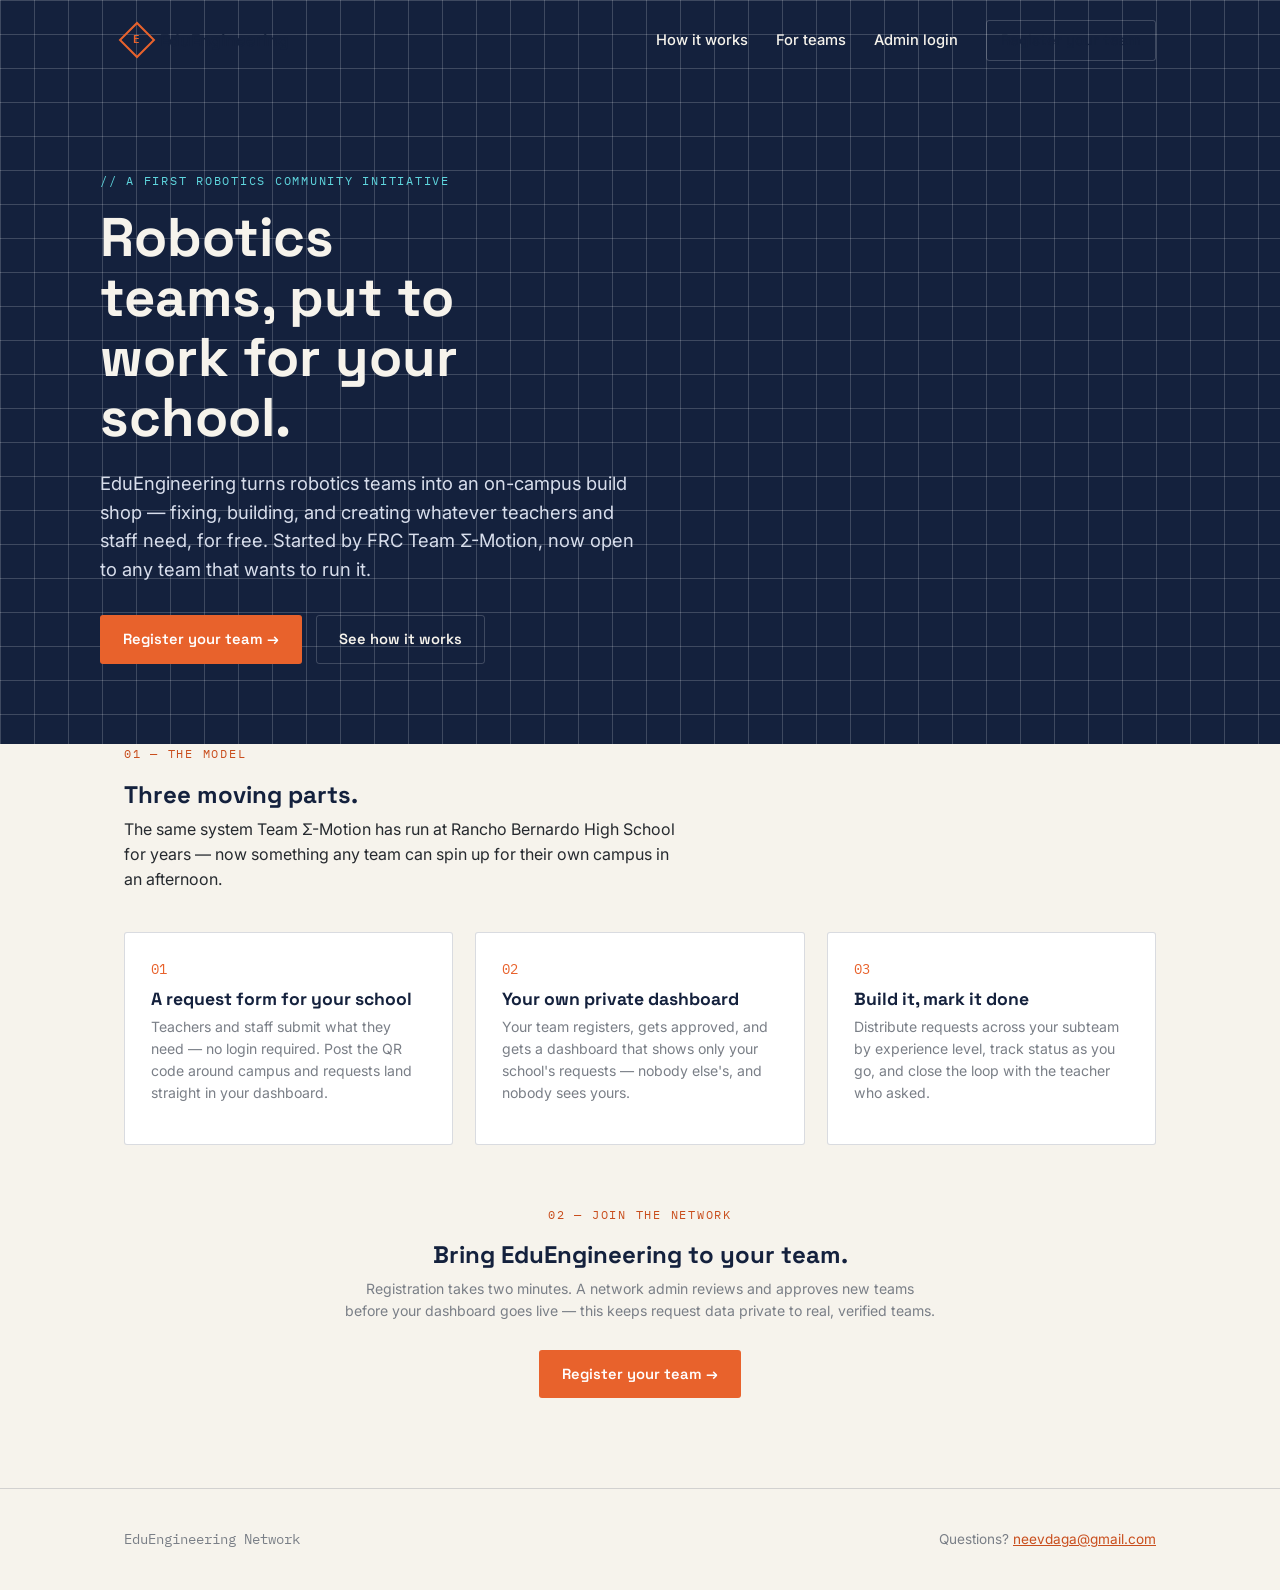
==== index.html @ 128dff21 "Add files via upload" ====
<!DOCTYPE html>
<html lang="en">
<head>
<meta charset="UTF-8">
<meta name="viewport" content="width=device-width, initial-scale=1.0">
<title>EduEngineering — Robotics teams building for their schools</title>
<link rel="stylesheet" href="css/style.css">
</head>
<body>

<div class="blueprint">
  <nav>
    <a href="index.html" class="brand"><span class="mark"><span>E</span></span> EduEngineering</a>
    <div class="navlinks">
      <a href="#how" style="color:var(--paper)">How it works</a>
      <a href="#network" style="color:var(--paper)">For teams</a>
      <a href="login.html" style="color:var(--paper)">Admin login</a>
      <a href="signup.html" class="btn btn-outline-light btn-sm">Register your team</a>
    </div>
  </nav>

  <div class="hero wrap">
    <div class="eyebrow">// A FIRST Robotics community initiative</div>
    <h1>Robotics teams, put to work for your school.</h1>
    <p class="lede">EduEngineering turns robotics teams into an on-campus build shop — fixing, building, and creating whatever teachers and staff need, for free. Started by FRC Team Σ-Motion, now open to any team that wants to run it.</p>
    <div class="hero-actions">
      <a href="signup.html" class="btn btn-primary">Register your team →</a>
      <a href="#how" class="btn btn-outline-light">See how it works</a>
    </div>
  </div>
</div>

<section class="wrap" id="how">
  <div class="section-head">
    <div class="eyebrow mono">01 — THE MODEL</div>
    <h2>Three moving parts.</h2>
    <p>The same system Team Σ-Motion has run at Rancho Bernardo High School for years — now something any team can spin up for their own campus in an afternoon.</p>
  </div>
  <div class="grid-3">
    <div class="card">
      <span class="num mono">01</span>
      <h3 style="font-size:1.1rem">A request form for your school</h3>
      <p class="muted">Teachers and staff submit what they need — no login required. Post the QR code around campus and requests land straight in your dashboard.</p>
    </div>
    <div class="card">
      <span class="num mono">02</span>
      <h3 style="font-size:1.1rem">Your own private dashboard</h3>
      <p class="muted">Your team registers, gets approved, and gets a dashboard that shows only your school's requests — nobody else's, and nobody sees yours.</p>
    </div>
    <div class="card">
      <span class="num mono">03</span>
      <h3 style="font-size:1.1rem">Build it, mark it done</h3>
      <p class="muted">Distribute requests across your subteam by experience level, track status as you go, and close the loop with the teacher who asked.</p>
    </div>
  </div>
</section>

<section class="wrap-narrow" id="network" style="text-align:center;padding:60px 24px 90px;">
  <div class="eyebrow mono" style="color:var(--orange-dark)">02 — JOIN THE NETWORK</div>
  <h2>Bring EduEngineering to your team.</h2>
  <p class="muted" style="margin-bottom:28px;">Registration takes two minutes. A network admin reviews and approves new teams before your dashboard goes live — this keeps request data private to real, verified teams.</p>
  <a href="signup.html" class="btn btn-primary">Register your team →</a>
</section>

<footer>
  <div class="wrap">
    <p class="mono">EduEngineering Network</p>
    <p>Questions? <a href="mailto:neevdaga@gmail.com">neevdaga@gmail.com</a></p>
  </div>
</footer>

</body>
</html>
---- css/style.css ----
@import url('https://fonts.googleapis.com/css2?family=Space+Grotesk:wght@500;600;700&family=Inter:wght@400;500;600&family=IBM+Plex+Mono:wght@400;500&display=swap');

:root{
  --ink: #14213D;
  --ink-soft: #1E2E52;
  --cyan: #3FA7B3;
  --cyan-bright: #5FD6DE;
  --paper: #F6F3EC;
  --paper-dim: #EDE8DC;
  --orange: #E8622C;
  --orange-dark: #C94E1D;
  --graphite: #262A2F;
  --line: rgba(20,33,61,0.16);
  --line-on-ink: rgba(255,255,255,0.18);
  --ok: #4F7942;
  --radius: 3px;
}

*{box-sizing:border-box;}
html{scroll-behavior:smooth;}
body{
  margin:0;
  background:var(--paper);
  color:var(--graphite);
  font-family:'Inter',system-ui,sans-serif;
  line-height:1.55;
}
h1,h2,h3,.display{
  font-family:'Space Grotesk',sans-serif;
  font-weight:700;
  color:var(--ink);
  line-height:1.1;
  margin:0 0 .4em;
}
.mono{font-family:'IBM Plex Mono',monospace;}
a{color:var(--orange-dark);}
p{margin:0 0 1em;}

.wrap{max-width:1080px;margin:0 auto;padding:0 24px;}
.wrap-narrow{max-width:640px;margin:0 auto;padding:0 24px;}

/* ---------- Blueprint textures ---------- */
.blueprint{
  background-color:var(--ink);
  background-image:
    linear-gradient(var(--line-on-ink) 1px, transparent 1px),
    linear-gradient(90deg, var(--line-on-ink) 1px, transparent 1px);
  background-size:34px 34px;
  color:var(--paper);
}
.blueprint h1, .blueprint h2, .blueprint h3{color:var(--paper);}

/* ---------- Nav ---------- */
nav{
  display:flex;align-items:center;justify-content:space-between;
  padding:20px 24px;max-width:1080px;margin:0 auto;
}
.brand{
  display:flex;align-items:center;gap:10px;
  font-family:'Space Grotesk';font-weight:700;font-size:1.05rem;
  color:var(--ink);text-decoration:none;letter-spacing:.2px;
}
.brand .mark{
  width:26px;height:26px;border:2px solid var(--orange);
  display:flex;align-items:center;justify-content:center;
  font-family:'IBM Plex Mono';font-size:.7rem;color:var(--orange);
  transform:rotate(45deg);
}
.brand .mark span{transform:rotate(-45deg);}
.navlinks{display:flex;gap:28px;align-items:center;}
.navlinks a{color:var(--ink);text-decoration:none;font-size:.92rem;font-weight:500;}
.navlinks a:hover{color:var(--orange-dark);}

/* ---------- Buttons ---------- */
.btn{
  display:inline-flex;align-items:center;gap:8px;
  padding:12px 22px;border-radius:var(--radius);
  font-family:'Space Grotesk';font-weight:600;font-size:.92rem;
  text-decoration:none;border:1px solid transparent;cursor:pointer;
  transition:transform .12s ease, background .12s ease;
}
.btn:active{transform:translateY(1px);}
.btn-primary{background:var(--orange);color:#fff;}
.btn-primary:hover{background:var(--orange-dark);}
.btn-outline{background:transparent;border-color:var(--ink);color:var(--ink);}
.btn-outline:hover{background:var(--ink);color:var(--paper);}
.btn-outline-light{background:transparent;border-color:var(--line-on-ink);color:var(--paper);}
.btn-outline-light:hover{border-color:var(--cyan-bright);color:var(--cyan-bright);}
.btn-danger{background:transparent;border-color:#B0442E;color:#B0442E;}
.btn-danger:hover{background:#B0442E;color:#fff;}
.btn[disabled]{opacity:.5;cursor:not-allowed;}
.btn-full{width:100%;justify-content:center;}
.btn-sm{padding:8px 14px;font-size:.8rem;}

/* ---------- Hero ---------- */
.hero{padding:90px 0 80px;}
.eyebrow{
  font-family:'IBM Plex Mono';font-size:.78rem;letter-spacing:.14em;
  text-transform:uppercase;color:var(--cyan-bright);margin-bottom:18px;
}
.hero h1{font-size:clamp(2.2rem,5vw,3.4rem);max-width:11ch;}
.hero p.lede{font-size:1.15rem;max-width:46ch;color:#D8DEEC;margin:20px 0 32px;}
.hero-actions{display:flex;gap:14px;flex-wrap:wrap;}

/* ---------- Sections ---------- */
section{padding:64px 0;}
.section-head{max-width:56ch;margin-bottom:40px;}
.section-head .eyebrow{color:var(--orange-dark);}
.grid-3{display:grid;grid-template-columns:repeat(3,1fr);gap:22px;}
.grid-2{display:grid;grid-template-columns:1fr 1fr;gap:22px;}
@media(max-width:760px){.grid-3,.grid-2{grid-template-columns:1fr;}}

.card{
  background:#fff;border:1px solid var(--line);border-radius:var(--radius);
  padding:26px;
}
.card .num{
  font-family:'IBM Plex Mono';color:var(--orange);font-size:.85rem;margin-bottom:10px;display:block;
}

/* ---------- Ticket card (signature element) ---------- */
.ticket{
  background:#fff;
  border:1px solid var(--line);
  border-radius:var(--radius);
  padding:22px 24px;
  position:relative;
  display:grid;
  grid-template-columns:1fr auto;
  gap:16px;
  align-items:start;
}
.ticket::before{
  content:"";
  position:absolute;left:0;top:0;bottom:0;width:6px;
  background:repeating-linear-gradient(180deg, var(--cyan) 0 8px, transparent 8px 16px);
}
.ticket h4{font-family:'Space Grotesk';font-weight:600;margin:0 0 6px;color:var(--ink);}
.ticket .meta{font-family:'IBM Plex Mono';font-size:.78rem;color:#6b7280;}
.ticket .meta span{margin-right:14px;}
.status-badge{
  font-family:'IBM Plex Mono';font-size:.72rem;text-transform:uppercase;letter-spacing:.06em;
  padding:5px 10px;border-radius:2px;white-space:nowrap;height:fit-content;
}
.status-new{background:#FCE9E1;color:var(--orange-dark);}
.status-in_progress{background:#E2EEF3;color:var(--cyan);}
.status-done{background:#E4EEE0;color:var(--ok);}
.status-declined{background:#eee;color:#888;}
.status-pending{background:#FCE9E1;color:var(--orange-dark);}
.status-approved{background:#E4EEE0;color:var(--ok);}
.status-denied{background:#eee;color:#888;}

/* ---------- Forms ---------- */
.field{margin-bottom:18px;}
.field label{
  display:block;font-family:'IBM Plex Mono';font-size:.78rem;
  text-transform:uppercase;letter-spacing:.06em;margin-bottom:7px;color:var(--ink);
}
.field input, .field textarea, .field select{
  width:100%;padding:12px 14px;border:1px solid var(--line);border-radius:var(--radius);
  font-family:'Inter';font-size:.95rem;background:#fff;color:var(--graphite);
}
.field input:focus, .field textarea:focus, .field select:focus{
  outline:2px solid var(--cyan);outline-offset:1px;border-color:var(--cyan);
}
.field textarea{resize:vertical;min-height:100px;}
.form-panel{
  background:#fff;border:1px solid var(--line);border-radius:var(--radius);
  padding:32px;max-width:520px;
}

/* ---------- Footer ---------- */
footer{padding:40px 0;border-top:1px solid var(--line);}
footer .wrap{display:flex;justify-content:space-between;align-items:center;flex-wrap:wrap;gap:12px;}
footer p{margin:0;font-size:.85rem;color:#7a7f87;}

/* ---------- Utility ---------- */
.msg{padding:12px 16px;border-radius:var(--radius);font-size:.9rem;margin-bottom:18px;}
.msg-error{background:#FCE9E1;color:var(--orange-dark);}
.msg-ok{background:#E4EEE0;color:var(--ok);}
.muted{color:#7a7f87;font-size:.88rem;}
.hidden{display:none !important;}
.stat{font-family:'Space Grotesk';font-size:2.2rem;font-weight:700;color:var(--ink);}
.stat-label{font-family:'IBM Plex Mono';font-size:.75rem;text-transform:uppercase;color:#7a7f87;letter-spacing:.06em;}
table{width:100%;border-collapse:collapse;font-size:.9rem;}
th{
  text-align:left;font-family:'IBM Plex Mono';font-size:.72rem;text-transform:uppercase;
  letter-spacing:.05em;color:#7a7f87;padding:10px 12px;border-bottom:1px solid var(--line);
}
td{padding:12px;border-bottom:1px solid var(--line);vertical-align:top;}
.toolbar{display:flex;justify-content:space-between;align-items:center;gap:16px;flex-wrap:wrap;margin-bottom:24px;}
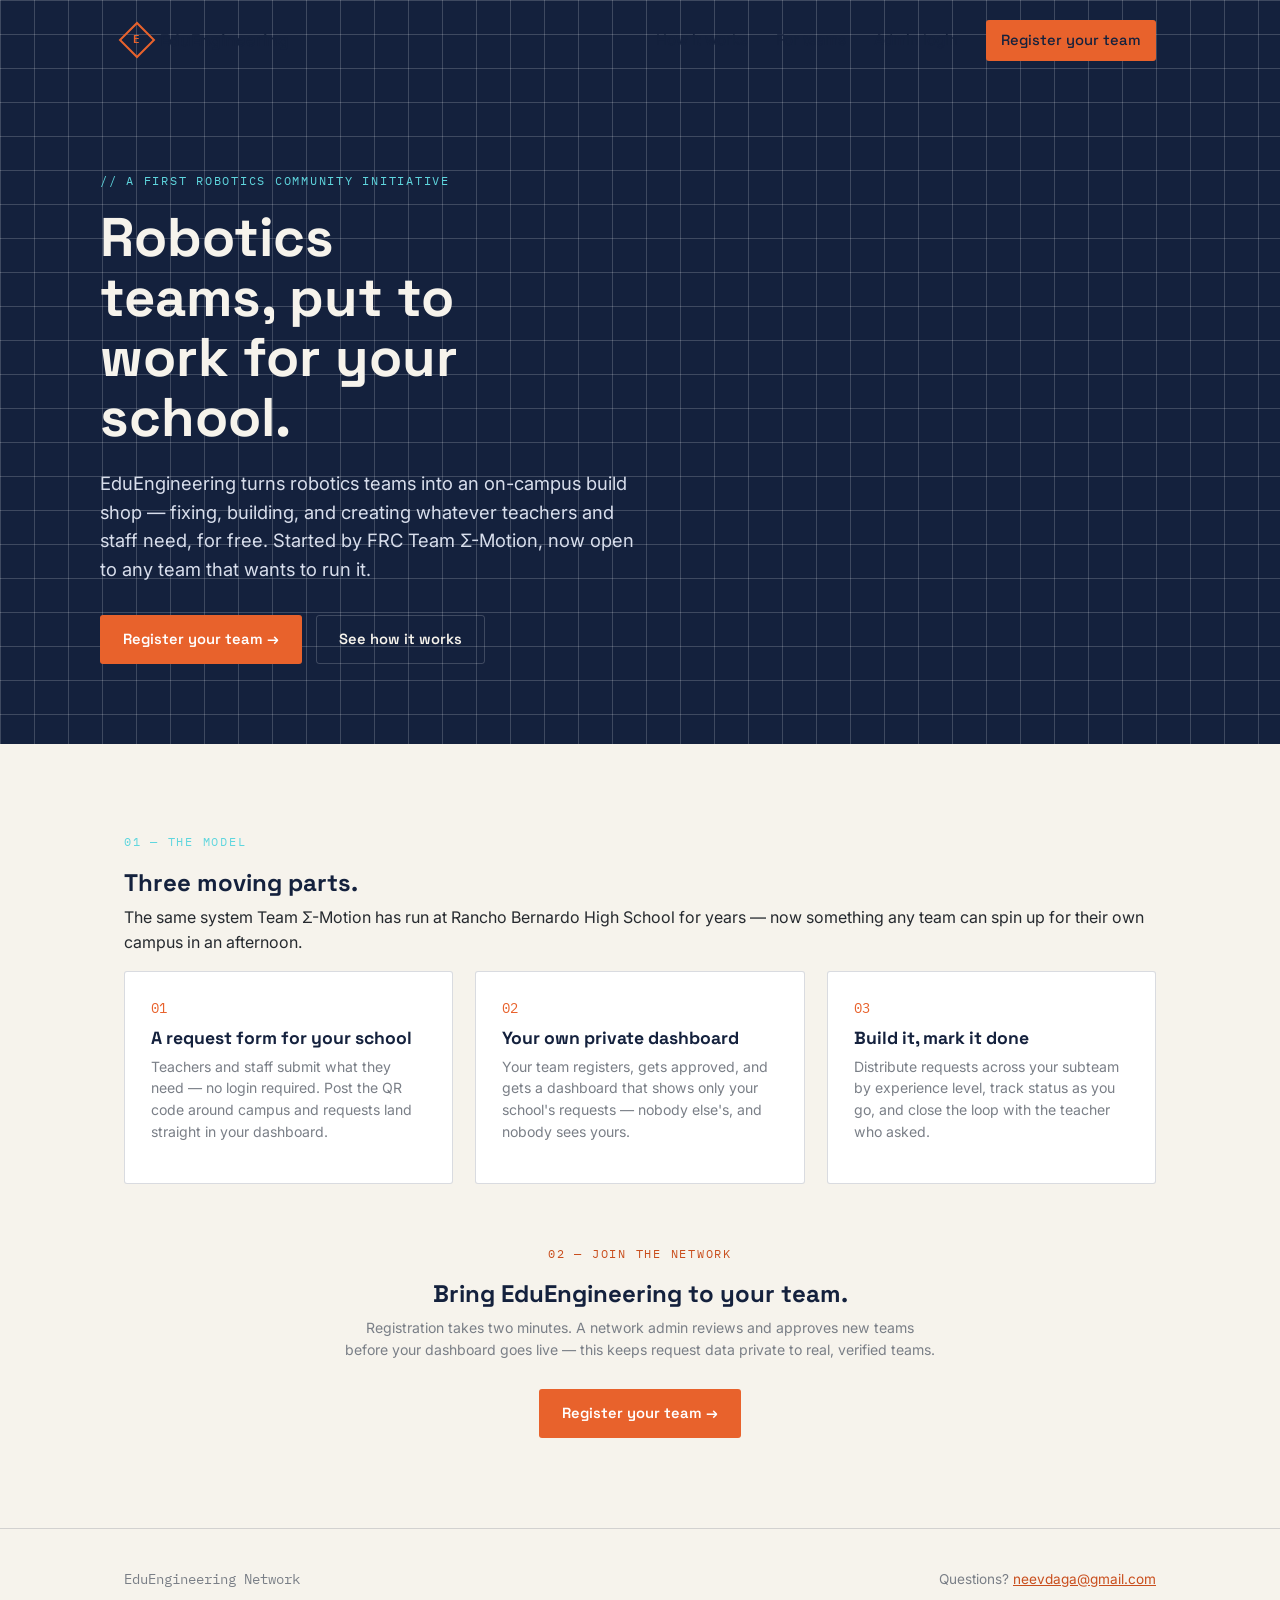
==== commit 1144ca1b: "Update index.html" ====
--- a/index.html
+++ b/index.html
@@ -12,10 +12,10 @@
   <nav>
     <a href="index.html" class="brand"><span class="mark"><span>E</span></span> EduEngineering</a>
     <div class="navlinks">
-      <a href="#how" style="color:var(--paper)">How it works</a>
-      <a href="#network" style="color:var(--paper)">For teams</a>
-      <a href="login.html" style="color:var(--paper)">Admin login</a>
-      <a href="signup.html" class="btn btn-outline-light btn-sm">Register your team</a>
+      <a href="#how" class="nav-btn">How it works</a>
+      <a href="#network" class="nav-btn">For teams</a>
+      <a href="login.html" class="nav-btn">Admin login</a>
+      <a href="signup.html" class="btn btn-primary btn-sm">Register your team</a>
     </div>
   </nav>
 
@@ -30,8 +30,8 @@
   </div>
 </div>
 
-<section class="wrap" id="how">
-  <div class="section-head">
+<section class="wrap" id="how" style="padding-top:88px;">
+  <div class="section-head-center">
     <div class="eyebrow mono">01 — THE MODEL</div>
     <h2>Three moving parts.</h2>
     <p>The same system Team Σ-Motion has run at Rancho Bernardo High School for years — now something any team can spin up for their own campus in an afternoon.</p>
--- a/css/style.css
+++ b/css/style.css
@@ -189,3 +189,10 @@
 }
 td{padding:12px;border-bottom:1px solid var(--line);vertical-align:top;}
 .toolbar{display:flex;justify-content:space-between;align-items:center;gap:16px;flex-wrap:wrap;margin-bottom:24px;}
+.tabs{display:flex;gap:8px;}
+.tab-btn{
+  font-family:'IBM Plex Mono';font-size:.82rem;text-transform:uppercase;letter-spacing:.04em;
+  padding:8px 16px;border:1px solid var(--line);border-radius:3px;background:#fff;color:#7a7f87;
+  cursor:pointer;
+}
+.tab-btn.active{background:var(--ink);color:var(--paper);border-color:var(--ink);}
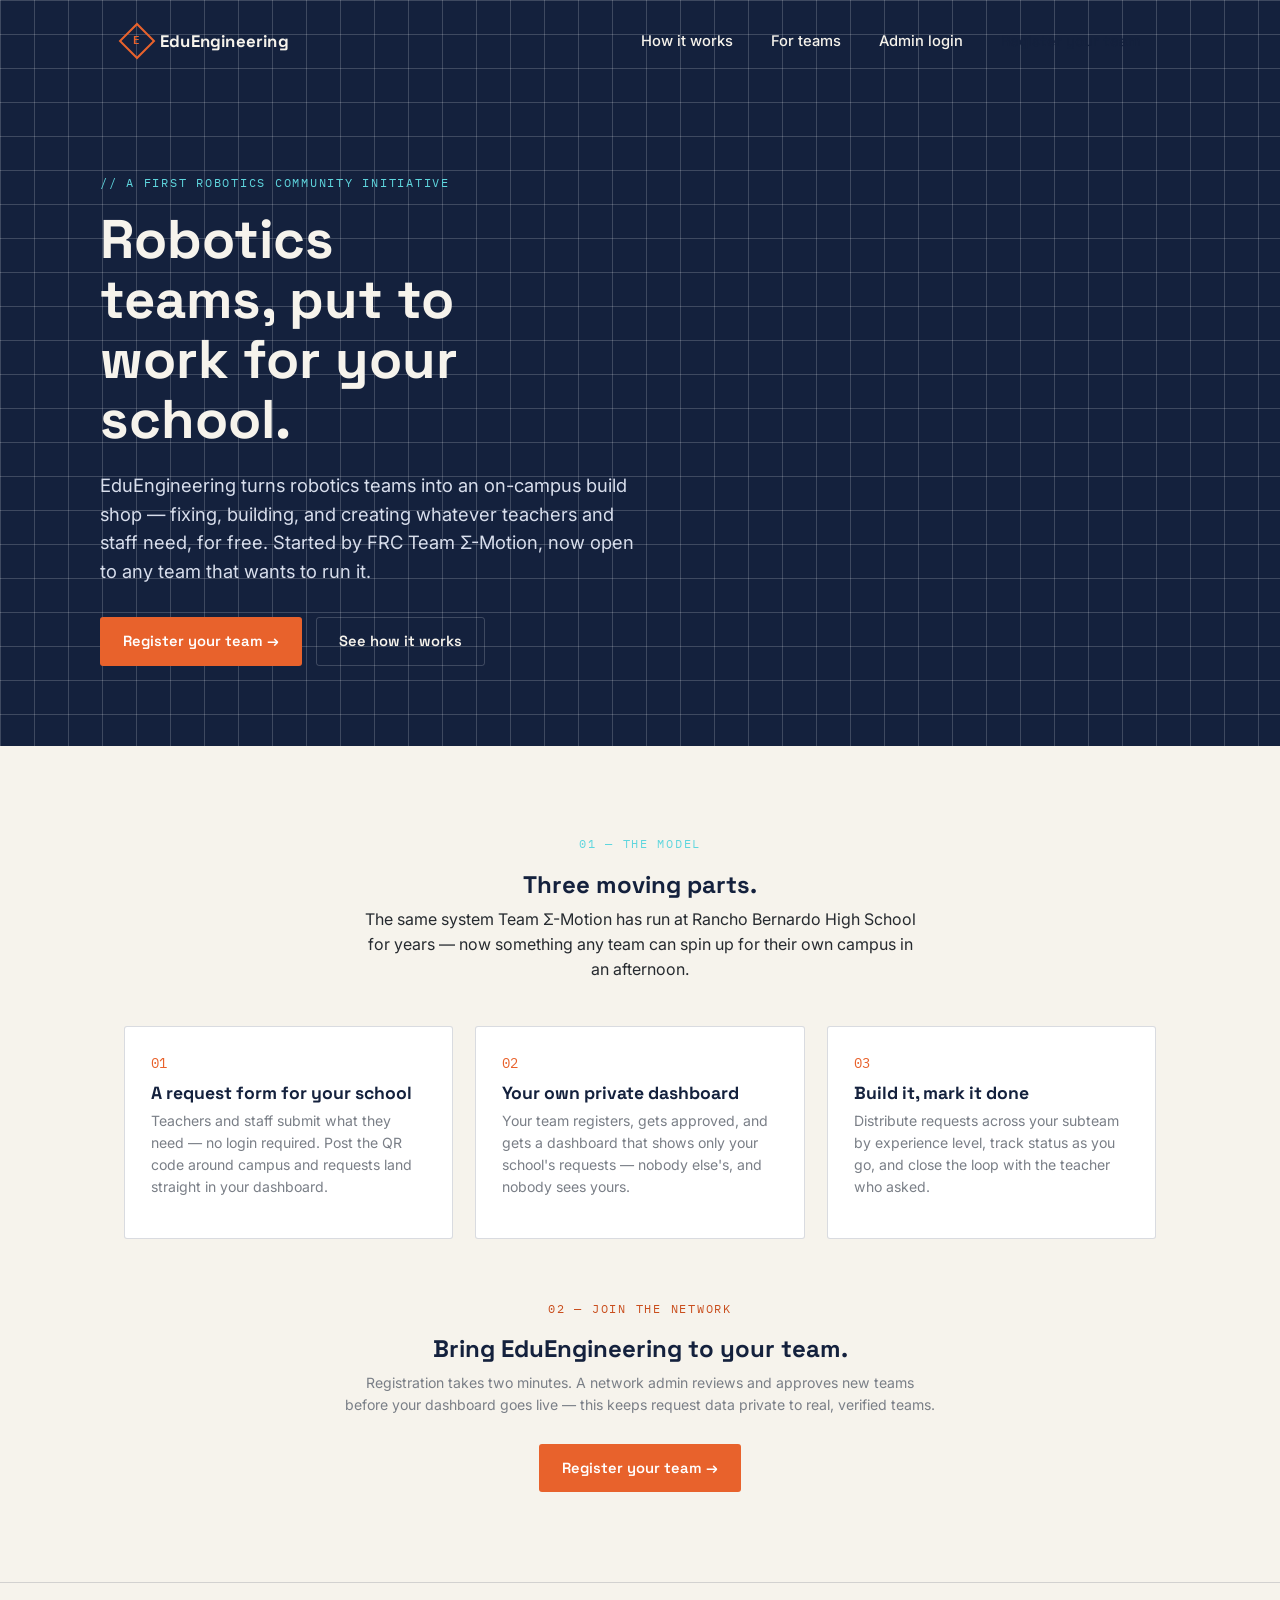
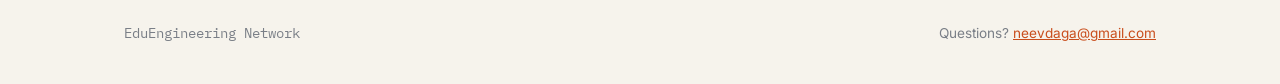
==== commit 3fd40429: "Update index.html" ====
--- a/index.html
+++ b/index.html
@@ -15,7 +15,7 @@
       <a href="#how" class="nav-btn">How it works</a>
       <a href="#network" class="nav-btn">For teams</a>
       <a href="login.html" class="nav-btn">Admin login</a>
-      <a href="signup.html" class="btn btn-primary btn-sm">Register your team</a>
+      <a href="signup.html" class="btn btn-register-nav btn-sm">Register your team</a>
     </div>
   </nav>
 
--- a/css/style.css
+++ b/css/style.css
@@ -49,6 +49,7 @@
   color:var(--paper);
 }
 .blueprint h1, .blueprint h2, .blueprint h3{color:var(--paper);}
+.blueprint .brand{color:var(--paper);}
 
 /* ---------- Nav ---------- */
 nav{
@@ -67,9 +68,16 @@
   transform:rotate(45deg);
 }
 .brand .mark span{transform:rotate(-45deg);}
-.navlinks{display:flex;gap:28px;align-items:center;}
+.navlinks{display:flex;gap:8px;align-items:center;}
 .navlinks a{color:var(--ink);text-decoration:none;font-size:.92rem;font-weight:500;}
 .navlinks a:hover{color:var(--orange-dark);}
+.nav-btn{
+  padding:9px 14px;border-radius:var(--radius);border:1px solid transparent;
+  transition:background .12s ease, color .12s ease;
+}
+.blueprint .nav-btn{color:var(--paper) !important;}
+.blueprint .nav-btn:hover{background:var(--line-on-ink);color:var(--cyan-bright) !important;}
+
 
 /* ---------- Buttons ---------- */
 .btn{
@@ -105,6 +113,7 @@
 /* ---------- Sections ---------- */
 section{padding:64px 0;}
 .section-head{max-width:56ch;margin-bottom:40px;}
+.section-head-center{max-width:56ch;margin:0 auto 44px;text-align:center;}
 .section-head .eyebrow{color:var(--orange-dark);}
 .grid-3{display:grid;grid-template-columns:repeat(3,1fr);gap:22px;}
 .grid-2{display:grid;grid-template-columns:1fr 1fr;gap:22px;}
